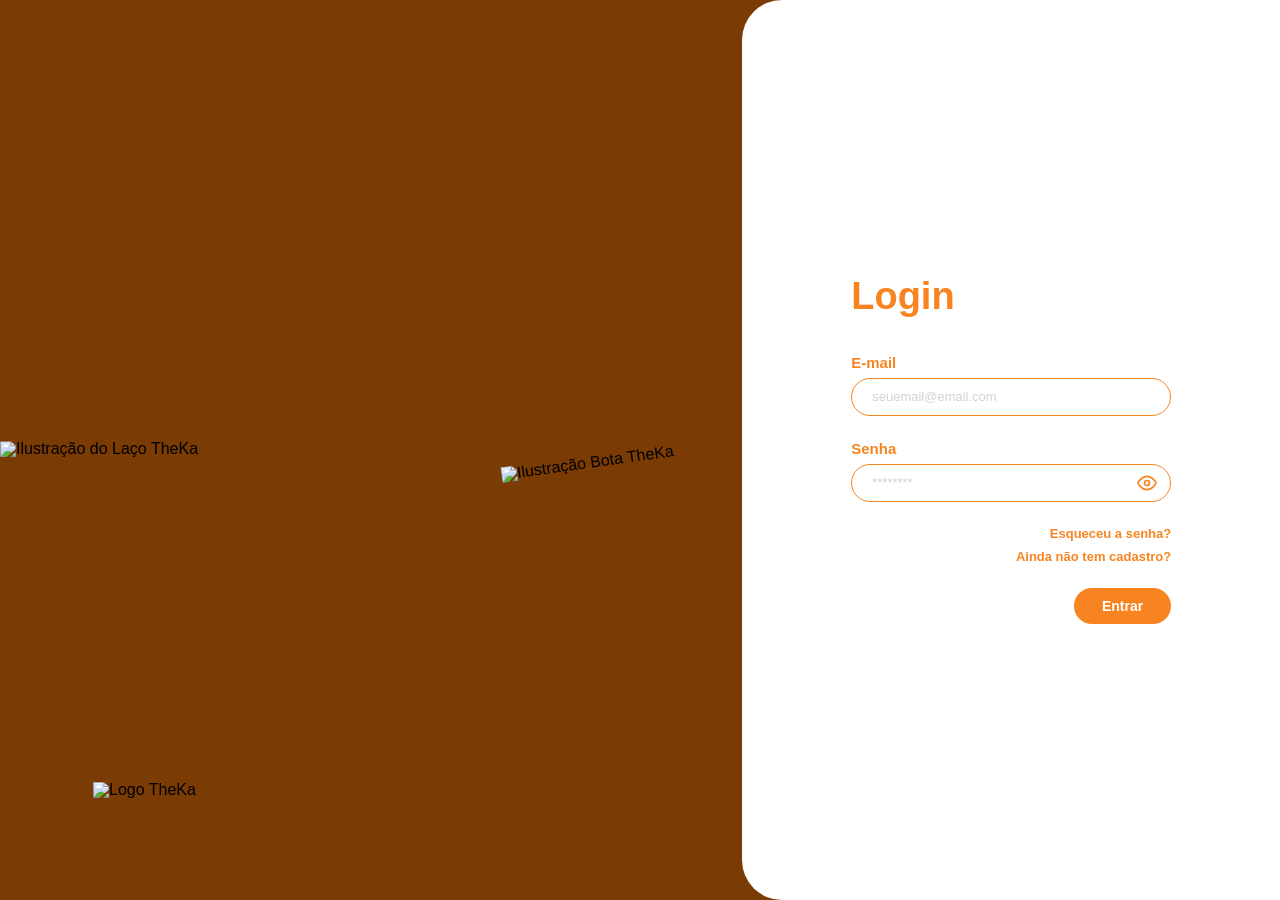
==== index.html @ 242de99b "Add files via upload" ====
<!DOCTYPE html>
<html lang="pt-br">
<head>
    <meta charset="UTF-8">
    <meta name="viewport" content="width=device-width, initial-scale=1.0">
    <title>TheKa - Login</title>
    <link rel="stylesheet" href="./reset.css">
    <link rel="stylesheet" href="./style.css">
</head>
<body>
    <main class="pagina-login">

        <!-- PAINEL ESQUERDO (MARROM) -->
        <section class="painel-ilustracao">
            <img 
                src="./laçoLogo.png" 
                alt="Ilustração do Laço TheKa" 
                class="ilustracao-laco"
            >
            <img 
                src="./botalaço.png" 
                alt="Ilustração Bota TheKa" 
                class="ilustracao-bota"
            >
            <img 
                src="./logoP.png" 
                alt="Logo TheKa" 
                class="logo"
            >
        </section>

        <!-- PAINEL DIREITO (FORMULÁRIO BRANCO) -->
        <section class="painel-login">
            <div class="conteudo-login">

                <h1>Login</h1>

                <!-- FORMULÁRIO DIRECIONANDO PARA O ACERVO AO CLICAR EM ENTRAR -->
                <form action="./acervo.html">
                    <div class="campo">
                        <label for="email">E-mail</label>
                        <input
                            type="email"
                            id="email"
                            name="email"
                            placeholder="seuemail@email.com"
                            autocomplete="email"
                            required
                        >
                    </div>

                    <div class="campo campo-senha">
                        <label for="senha">Senha</label>
                        <div class="input-container">
                            <input
                                type="password"
                                id="senha"
                                name="senha"
                                placeholder="********"
                                autocomplete="current-password"
                                required
                            >
                            <button type="button" class="btn-olho" aria-label="Mostrar senha">
                                <svg width="20" height="20" viewBox="0 0 24 24" fill="none" stroke="#F78420" stroke-width="2" stroke-linecap="round" stroke-linejoin="round">
                                    <path d="M1 12s4-8 11-8 11 8 11 8-4 8-11 8-11-8-11-8z"></path>
                                    <circle cx="12" cy="12" r="3"></circle>
                                </svg>
                            </button>
                        </div>
                    </div>

                    <div class="acoes-links">
                        <a href="./recuperar-senha.html" class="link-laranja">Esqueceu a senha?</a>
                        <a href="./cadastro.html" class="link-laranja">Ainda não tem cadastro?</a>
                    </div>

                    <div class="container-botao">
                        <button type="submit" class="botao-login">Entrar</button>
                    </div>
                </form>

            </div>
        </section>

    </main>
</body>
</html>
---- style.css ----
/* ==========================================================================
   1. VARIÁVEIS E CONFIGURAÇÕES DE BASE
   ========================================================================== */
:root {
    --marrom: #7A3B05;
    --laranja: #F78420;
    --branco: #FFFFFF;
    --texto-label: #F78420;
    --placeholder: #D1D1D1;
}

* {
    box-sizing: border-box;
    margin: 0;
    padding: 0;
}

html,
body {
    width: 100%;
    height: 100%;
    font-family: Arial, Helvetica, sans-serif;
    background-color: var(--marrom);
}

/* ==========================================================================
   2. LAYOUT PRINCIPAL (SPLIT-SCREEN)
   ========================================================================== */
.pagina-login {
    display: flex;
    width: 100vw;
    height: 100vh;
    overflow: hidden;
}

/* ==========================================================================
   3. PAINEL ESQUERDO (ILUSTRAÇÕES E LOGO)
   ========================================================================== */
.painel-ilustracao {
    flex: 1;
    height: 100vh;
    background-color: var(--marrom);
    position: relative; 
    overflow: hidden;
}

/* Laço */
.ilustracao-laco {
    position: absolute;
    left: 0;
    top: 50%;
    transform: translateY(-55%);
    width: 580px;
    max-width: 80%;
    height: auto;
    object-fit: contain;
    pointer-events: none;
    z-index: 1;
}

/* Bota / Tênis */
.ilustracao-bota {
    position: absolute;
    left: 500px;
    top: 50%;
    transform: translateY(-10%) rotate(-8deg);
    width: 270px;
    height: auto;
    object-fit: contain;
    pointer-events: none;
    z-index: 2;
}

/* Logo TheKa no Rodapé */
.logo {
    position: absolute;
    width: 245px;
    height: 67.95px;
    bottom: 50px;
    left: 93px;
    object-fit: contain;
    z-index: 10;
}

/* ==========================================================================
   4. PAINEL DIREITO (PAINEL BRANCO DOS FORMULÁRIOS)
   ========================================================================== */
.painel-login {
    width: 42%;
    min-width: 420px;
    height: 100vh;
    background-color: var(--branco);
    border-top-left-radius: 40px;
    border-bottom-left-radius: 40px;
    display: flex;
    justify-content: center;
    align-items: center;
    padding: 50px;
    z-index: 10;
}

.conteudo-login {
    width: 100%;
    max-width: 320px;
}

.conteudo-login h1 {
    color: var(--laranja);
    font-size: 38px;
    font-weight: 700;
    margin-bottom: 40px;
}

/* ==========================================================================
   5. CAMPOS DE FORMULÁRIO E INPUTS
   ========================================================================== */
.campo {
    margin-bottom: 25px;
}

.campo label {
    display: block;
    margin-bottom: 8px;
    color: var(--texto-label);
    font-size: 15px;
    font-weight: 700;
}

.input-container {
    position: relative;
    display: flex;
    align-items: center;
}

.campo input {
    width: 100%;
    height: 38px;
    padding: 0 20px;
    border: 1.5px solid var(--laranja);
    border-radius: 50px;
    font-size: 13px;
    color: #444444;
    outline: none;
    background-color: var(--branco);
}

.campo input::placeholder {
    color: var(--placeholder);
}

/* Ícone do Olho para Senhas */
.btn-olho {
    position: absolute;
    right: 14px;
    background: none;
    border: none;
    cursor: pointer;
    display: flex;
    align-items: center;
    justify-content: center;
}

/* ==========================================================================
   6. NAVEGAÇÃO E BOTÕES
   ========================================================================== */
/* Links na tela de Login */
.acoes-links {
    display: flex;
    flex-direction: column;
    align-items: flex-end;
    gap: 10px;
    margin-top: 25px;
    margin-bottom: 25px;
}

.link-laranja {
    color: var(--laranja);
    font-size: 13px;
    font-weight: 700;
    text-decoration: none;
}

.link-laranja:hover {
    text-decoration: underline;
}

/* Botão Único (Entrar) */
.container-botao {
    display: flex;
    justify-content: flex-end;
}

/* Grupo de Botões (Voltar / Cancelar + Salvar / Enviar) */
.grupo-botoes {
    display: flex;
    justify-content: flex-end;
    align-items: center;
    gap: 12px;
    margin-top: 35px;
}

/* Botão Secundário (Voltar / Cancelar) */
.botao-voltar {
    background-color: transparent;
    color: var(--laranja);
    border: 1.5px solid var(--laranja);
    border-radius: 50px;
    padding: 9px 24px;
    font-size: 14px;
    font-weight: 700;
    text-decoration: none;
    display: inline-flex;
    align-items: center;
    justify-content: center;
    cursor: pointer;
    transition: background-color 0.2s ease;
}

.botao-voltar:hover {
    background-color: rgba(247, 132, 32, 0.08);
}

/* Botão Principal Laranja (Entrar / Enviar / Salvar) */
.botao-login {
    background-color: var(--laranja);
    color: var(--branco);
    border: none;
    border-radius: 50px;
    padding: 10px 28px;
    font-size: 14px;
    font-weight: 700;
    cursor: pointer;
    transition: opacity 0.2s ease;
}

.botao-login:hover {
    opacity: 0.9;
}

/* ==========================================================================
   7. RESPONSIVIDADE (DISPOSITIVOS MÓVEIS - BREAKPOINT 768px)
   ========================================================================== */
@media (max-width: 768px) {
    .pagina-login {
        flex-direction: column;
        align-items: center;
        height: auto;
        min-height: 100vh;
        overflow-y: auto;
    }

    .painel-ilustracao {
        width: 100%;
        height: 250px;
        min-height: 250px;
    }

    .ilustracao-laco {
        width: 280px;
        left: 0;
        top: 20px;
        transform: none;
    }

    .ilustracao-bota {
        width: 140px;
        left: 200px;
        top: 60px;
        transform: none;
    }

    .logo {
        width: 160px;
        height: auto;
        left: 20px;
        bottom: 20px;
    }

    /* Painel Branco ajustado às especificações móveis (393px x 660px) */
    .painel-login {
        width: 100%;
        max-width: 393px;
        height: 660px;
        min-width: unset;
        border-radius: 30px 30px 0 0;
        padding: 40px 30px;
    }
}
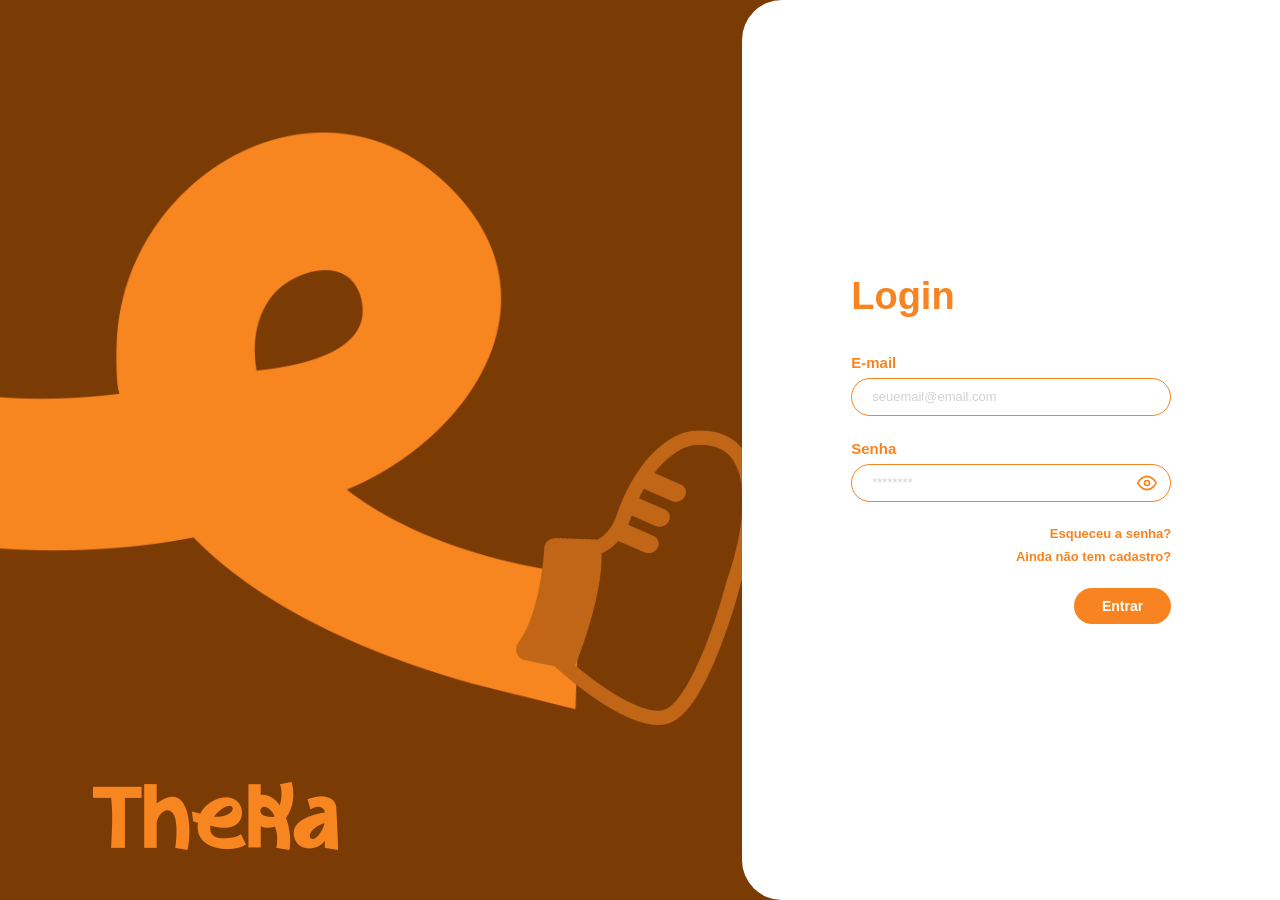
==== commit 7c0edc8a: "Add files via upload" ====
--- a/index.html
+++ b/index.html
@@ -10,7 +10,6 @@
 <body>
     <main class="pagina-login">
 
-        <!-- PAINEL ESQUERDO (MARROM) -->
         <section class="painel-ilustracao">
             <img 
                 src="./laçoLogo.png" 
@@ -29,13 +28,11 @@
             >
         </section>
 
-        <!-- PAINEL DIREITO (FORMULÁRIO BRANCO) -->
         <section class="painel-login">
             <div class="conteudo-login">
 
                 <h1>Login</h1>
 
-                <!-- FORMULÁRIO DIRECIONANDO PARA O ACERVO AO CLICAR EM ENTRAR -->
                 <form action="./acervo.html">
                     <div class="campo">
                         <label for="email">E-mail</label>
--- a/style.css
+++ b/style.css
@@ -1,6 +1,3 @@
-/* ==========================================================================
-   1. VARIÁVEIS E CONFIGURAÇÕES DE BASE
-   ========================================================================== */
 :root {
     --marrom: #7A3B05;
     --laranja: #F78420;
@@ -23,9 +20,6 @@
     background-color: var(--marrom);
 }
 
-/* ==========================================================================
-   2. LAYOUT PRINCIPAL (SPLIT-SCREEN)
-   ========================================================================== */
 .pagina-login {
     display: flex;
     width: 100vw;
@@ -33,9 +27,6 @@
     overflow: hidden;
 }
 
-/* ==========================================================================
-   3. PAINEL ESQUERDO (ILUSTRAÇÕES E LOGO)
-   ========================================================================== */
 .painel-ilustracao {
     flex: 1;
     height: 100vh;
@@ -44,7 +35,6 @@
     overflow: hidden;
 }
 
-/* Laço */
 .ilustracao-laco {
     position: absolute;
     left: 0;
@@ -58,7 +48,6 @@
     z-index: 1;
 }
 
-/* Bota / Tênis */
 .ilustracao-bota {
     position: absolute;
     left: 500px;
@@ -71,7 +60,6 @@
     z-index: 2;
 }
 
-/* Logo TheKa no Rodapé */
 .logo {
     position: absolute;
     width: 245px;
@@ -82,9 +70,6 @@
     z-index: 10;
 }
 
-/* ==========================================================================
-   4. PAINEL DIREITO (PAINEL BRANCO DOS FORMULÁRIOS)
-   ========================================================================== */
 .painel-login {
     width: 42%;
     min-width: 420px;
@@ -111,9 +96,6 @@
     margin-bottom: 40px;
 }
 
-/* ==========================================================================
-   5. CAMPOS DE FORMULÁRIO E INPUTS
-   ========================================================================== */
 .campo {
     margin-bottom: 25px;
 }
@@ -148,7 +130,6 @@
     color: var(--placeholder);
 }
 
-/* Ícone do Olho para Senhas */
 .btn-olho {
     position: absolute;
     right: 14px;
@@ -160,10 +141,6 @@
     justify-content: center;
 }
 
-/* ==========================================================================
-   6. NAVEGAÇÃO E BOTÕES
-   ========================================================================== */
-/* Links na tela de Login */
 .acoes-links {
     display: flex;
     flex-direction: column;
@@ -184,13 +161,11 @@
     text-decoration: underline;
 }
 
-/* Botão Único (Entrar) */
 .container-botao {
     display: flex;
     justify-content: flex-end;
 }
 
-/* Grupo de Botões (Voltar / Cancelar + Salvar / Enviar) */
 .grupo-botoes {
     display: flex;
     justify-content: flex-end;
@@ -199,7 +174,6 @@
     margin-top: 35px;
 }
 
-/* Botão Secundário (Voltar / Cancelar) */
 .botao-voltar {
     background-color: transparent;
     color: var(--laranja);
@@ -220,7 +194,6 @@
     background-color: rgba(247, 132, 32, 0.08);
 }
 
-/* Botão Principal Laranja (Entrar / Enviar / Salvar) */
 .botao-login {
     background-color: var(--laranja);
     color: var(--branco);
@@ -237,9 +210,6 @@
     opacity: 0.9;
 }
 
-/* ==========================================================================
-   7. RESPONSIVIDADE (DISPOSITIVOS MÓVEIS - BREAKPOINT 768px)
-   ========================================================================== */
 @media (max-width: 768px) {
     .pagina-login {
         flex-direction: column;
@@ -276,7 +246,6 @@
         bottom: 20px;
     }
 
-    /* Painel Branco ajustado às especificações móveis (393px x 660px) */
     .painel-login {
         width: 100%;
         max-width: 393px;
